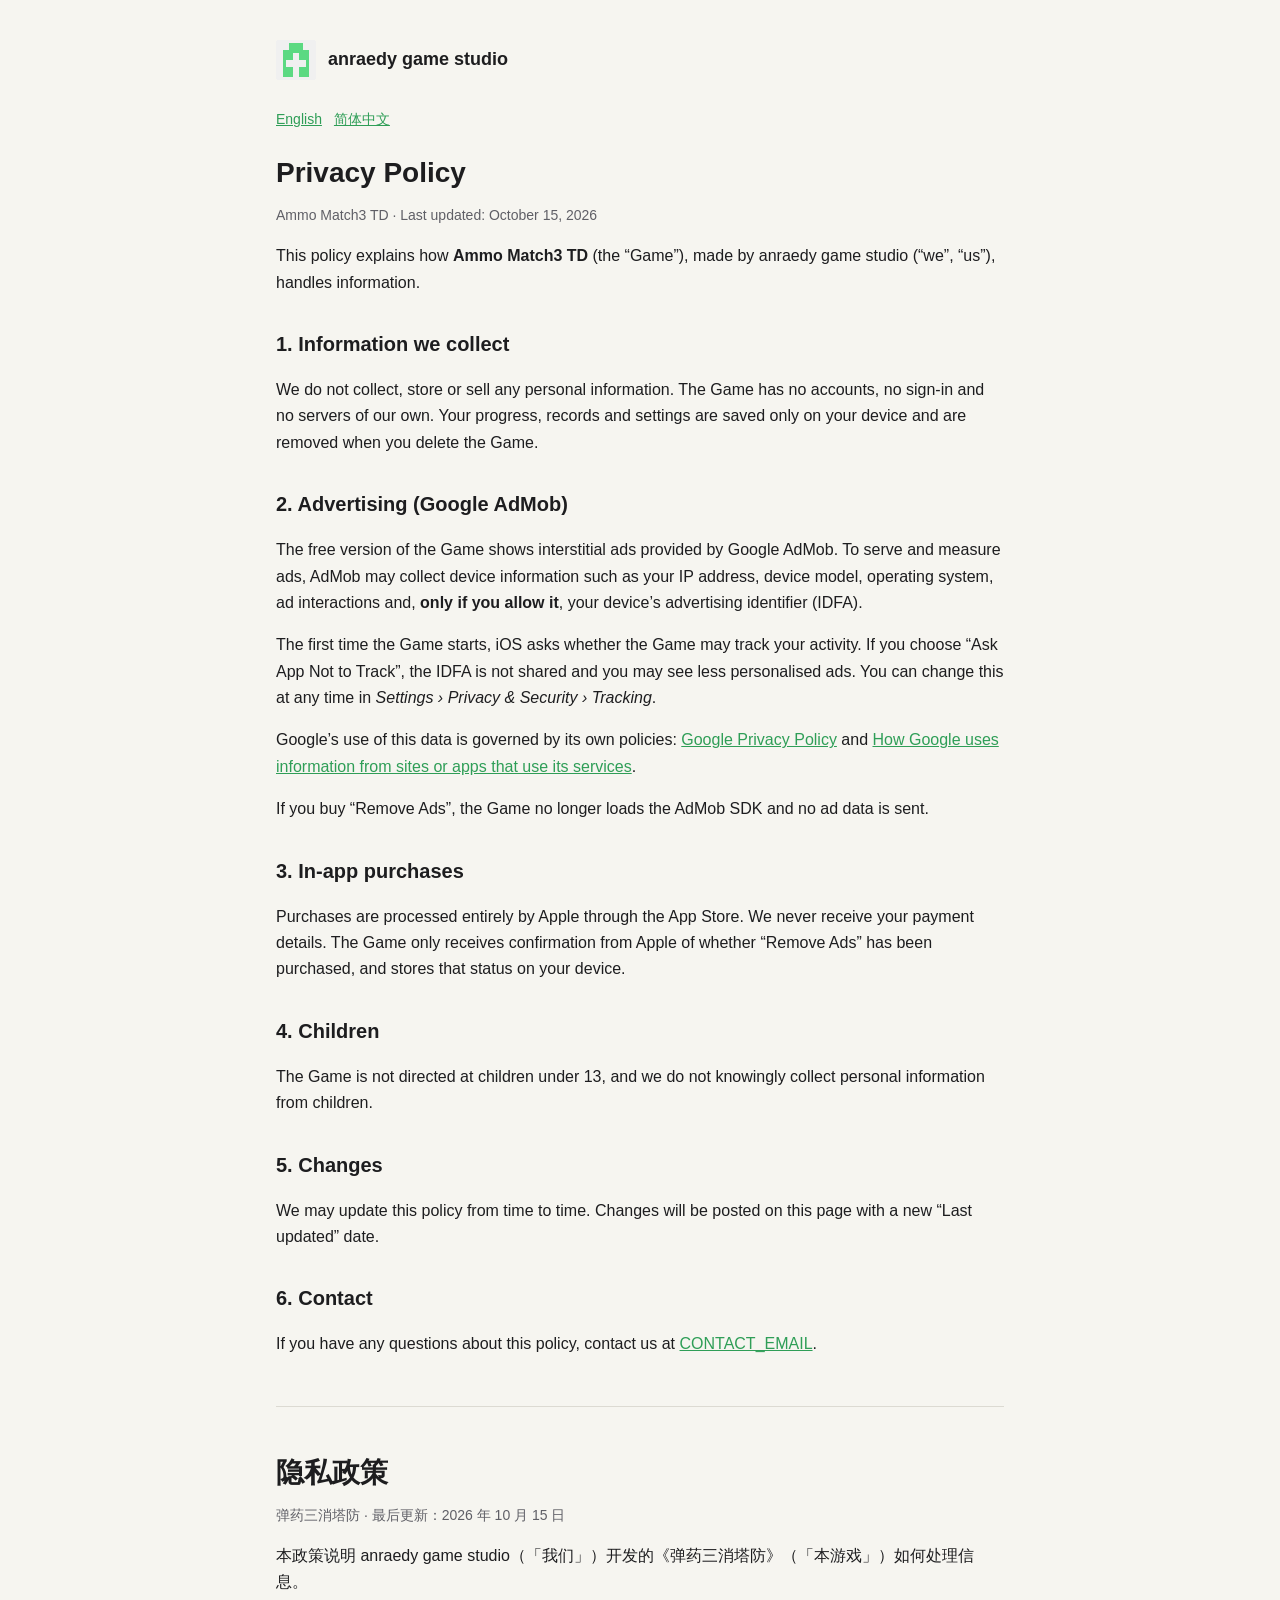
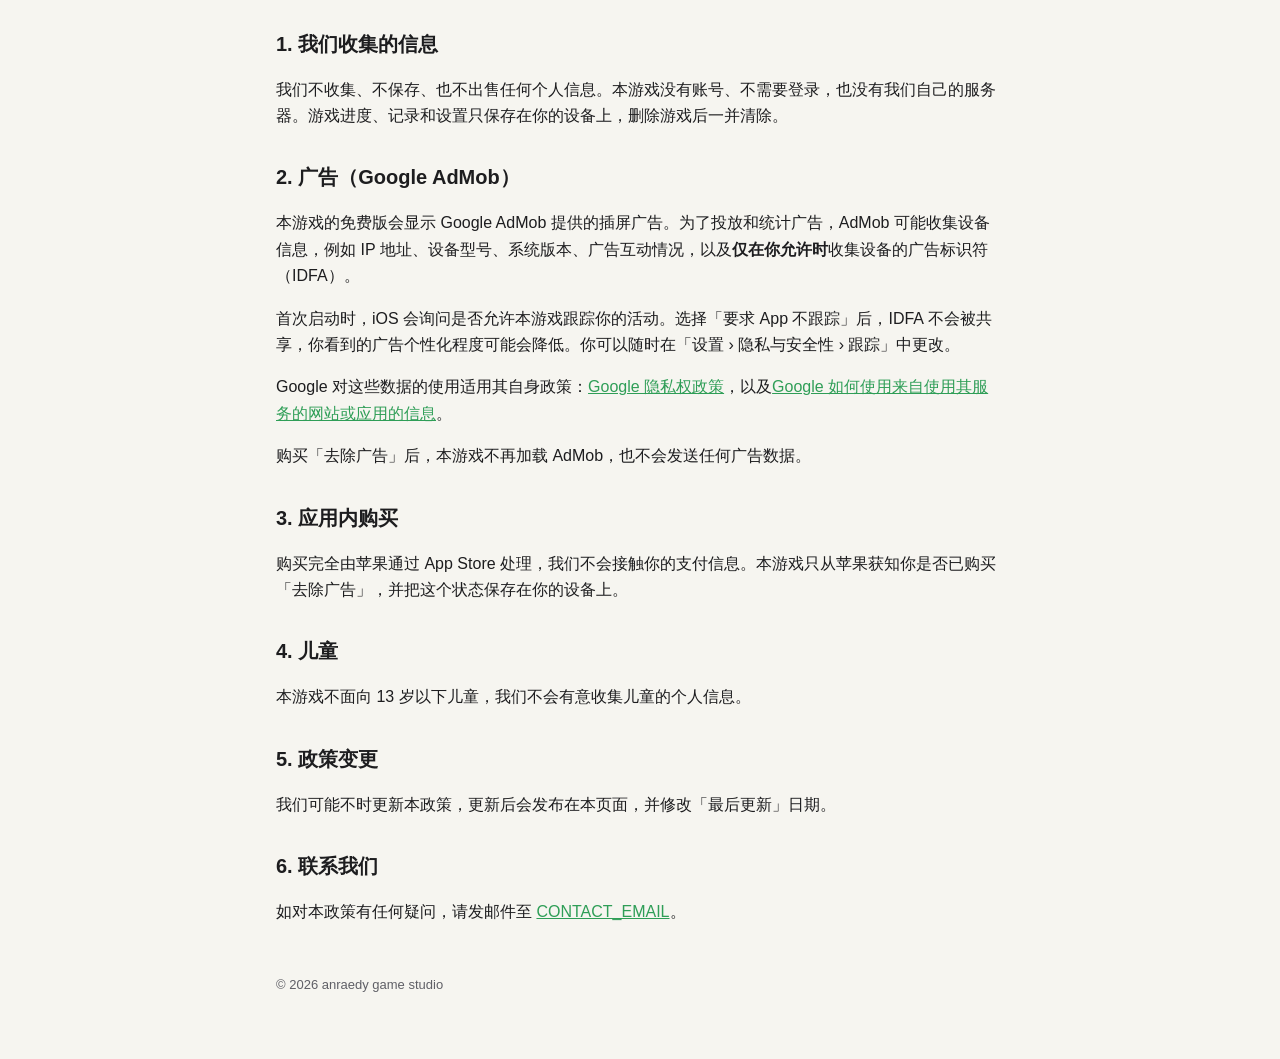
==== privacy.html @ f1176e55 "Add support page and privacy policy for Ammo Match3 TD Contact email is still a placeholder (CONTACT" ====
<!doctype html>
<html lang="en">
<head>
<meta charset="utf-8">
<meta name="viewport" content="width=device-width,initial-scale=1">
<title>Privacy Policy</title>
<meta name="description" content="Privacy Policy for Ammo Match3 TD by anraedy game studio.">
<link rel="icon" href="assets/logo.svg">
<link rel="stylesheet" href="assets/style.css">
</head>
<body>
<main>
<header><img class="logo" src="assets/logo.svg" alt=""><a href="./">anraedy game studio</a></header>

<nav class="lang"><a href="#en">English</a><a href="#zh">简体中文</a></nav>

<section id="en">
<h1>Privacy Policy</h1>
<p class="muted">Ammo Match3 TD · Last updated: October 15, 2026</p>

<p>This policy explains how <strong>Ammo Match3 TD</strong> (the “Game”), made by anraedy game studio (“we”, “us”), handles information.</p>

<h2>1. Information we collect</h2>
<p>We do not collect, store or sell any personal information. The Game has no accounts, no sign-in and no servers of our own. Your progress, records and settings are saved only on your device and are removed when you delete the Game.</p>

<h2>2. Advertising (Google AdMob)</h2>
<p>The free version of the Game shows interstitial ads provided by Google AdMob. To serve and measure ads, AdMob may collect device information such as your IP address, device model, operating system, ad interactions and, <strong>only if you allow it</strong>, your device’s advertising identifier (IDFA).</p>
<p>The first time the Game starts, iOS asks whether the Game may track your activity. If you choose “Ask App Not to Track”, the IDFA is not shared and you may see less personalised ads. You can change this at any time in <em>Settings › Privacy &amp; Security › Tracking</em>.</p>
<p>Google’s use of this data is governed by its own policies: <a href="https://policies.google.com/privacy">Google Privacy Policy</a> and <a href="https://policies.google.com/technologies/partner-sites">How Google uses information from sites or apps that use its services</a>.</p>
<p>If you buy “Remove Ads”, the Game no longer loads the AdMob SDK and no ad data is sent.</p>

<h2>3. In-app purchases</h2>
<p>Purchases are processed entirely by Apple through the App Store. We never receive your payment details. The Game only receives confirmation from Apple of whether “Remove Ads” has been purchased, and stores that status on your device.</p>

<h2>4. Children</h2>
<p>The Game is not directed at children under 13, and we do not knowingly collect personal information from children.</p>

<h2>5. Changes</h2>
<p>We may update this policy from time to time. Changes will be posted on this page with a new “Last updated” date.</p>

<h2>6. Contact</h2>
<p>If you have any questions about this policy, contact us at <a href="mailto:CONTACT_EMAIL">CONTACT_EMAIL</a>.</p>
</section>

<hr>

<section id="zh">
<h1>隐私政策</h1>
<p class="muted">弹药三消塔防 · 最后更新：2026 年 10 月 15 日</p>

<p>本政策说明 anraedy game studio（「我们」）开发的《弹药三消塔防》（「本游戏」）如何处理信息。</p>

<h2>1. 我们收集的信息</h2>
<p>我们不收集、不保存、也不出售任何个人信息。本游戏没有账号、不需要登录，也没有我们自己的服务器。游戏进度、记录和设置只保存在你的设备上，删除游戏后一并清除。</p>

<h2>2. 广告（Google AdMob）</h2>
<p>本游戏的免费版会显示 Google AdMob 提供的插屏广告。为了投放和统计广告，AdMob 可能收集设备信息，例如 IP 地址、设备型号、系统版本、广告互动情况，以及<strong>仅在你允许时</strong>收集设备的广告标识符（IDFA）。</p>
<p>首次启动时，iOS 会询问是否允许本游戏跟踪你的活动。选择「要求 App 不跟踪」后，IDFA 不会被共享，你看到的广告个性化程度可能会降低。你可以随时在「设置 › 隐私与安全性 › 跟踪」中更改。</p>
<p>Google 对这些数据的使用适用其自身政策：<a href="https://policies.google.com/privacy">Google 隐私权政策</a>，以及<a href="https://policies.google.com/technologies/partner-sites">Google 如何使用来自使用其服务的网站或应用的信息</a>。</p>
<p>购买「去除广告」后，本游戏不再加载 AdMob，也不会发送任何广告数据。</p>

<h2>3. 应用内购买</h2>
<p>购买完全由苹果通过 App Store 处理，我们不会接触你的支付信息。本游戏只从苹果获知你是否已购买「去除广告」，并把这个状态保存在你的设备上。</p>

<h2>4. 儿童</h2>
<p>本游戏不面向 13 岁以下儿童，我们不会有意收集儿童的个人信息。</p>

<h2>5. 政策变更</h2>
<p>我们可能不时更新本政策，更新后会发布在本页面，并修改「最后更新」日期。</p>

<h2>6. 联系我们</h2>
<p>如对本政策有任何疑问，请发邮件至 <a href="mailto:CONTACT_EMAIL">CONTACT_EMAIL</a>。</p>
</section>

<footer>© 2026 anraedy game studio</footer>
</main>
</body>
</html>
---- assets/style.css ----
:root{--bg:#f6f5f0;--fg:#1d1d1f;--muted:#5f5f66;--card:#ffffff;--line:#dcdad2;--accent:#2f9e57}
@media (prefers-color-scheme:dark){:root{--bg:#111214;--fg:#ececec;--muted:#a3a3ab;--card:#1b1c1f;--line:#2e2f34;--accent:#5bd982}}
*{box-sizing:border-box}
body{margin:0;background:var(--bg);color:var(--fg);font:16px/1.65 -apple-system,BlinkMacSystemFont,"Segoe UI","PingFang SC","Hiragino Sans GB","Microsoft YaHei",sans-serif}
main{max-width:760px;margin:0 auto;padding:40px 16px 64px}
header{display:flex;align-items:center;gap:12px;margin-bottom:28px}
header .logo{width:40px;height:40px;image-rendering:pixelated}
header a{color:var(--fg);text-decoration:none;font-weight:700;font-size:18px}
h1{font-size:28px;line-height:1.25;margin:0 0 6px}
h2{font-size:20px;margin:32px 0 8px}
h3{font-size:17px;margin:20px 0 4px}
p,li{color:var(--fg)}
.muted{color:var(--muted);font-size:14px}
.card{background:var(--card);border:1px solid var(--line);border-radius:12px;padding:20px;margin:20px 0}
a{color:var(--accent)}
nav.lang{display:flex;gap:12px;font-size:14px;margin:8px 0 24px}
hr{border:0;border-top:1px solid var(--line);margin:48px 0}
footer{color:var(--muted);font-size:13px;margin-top:48px}
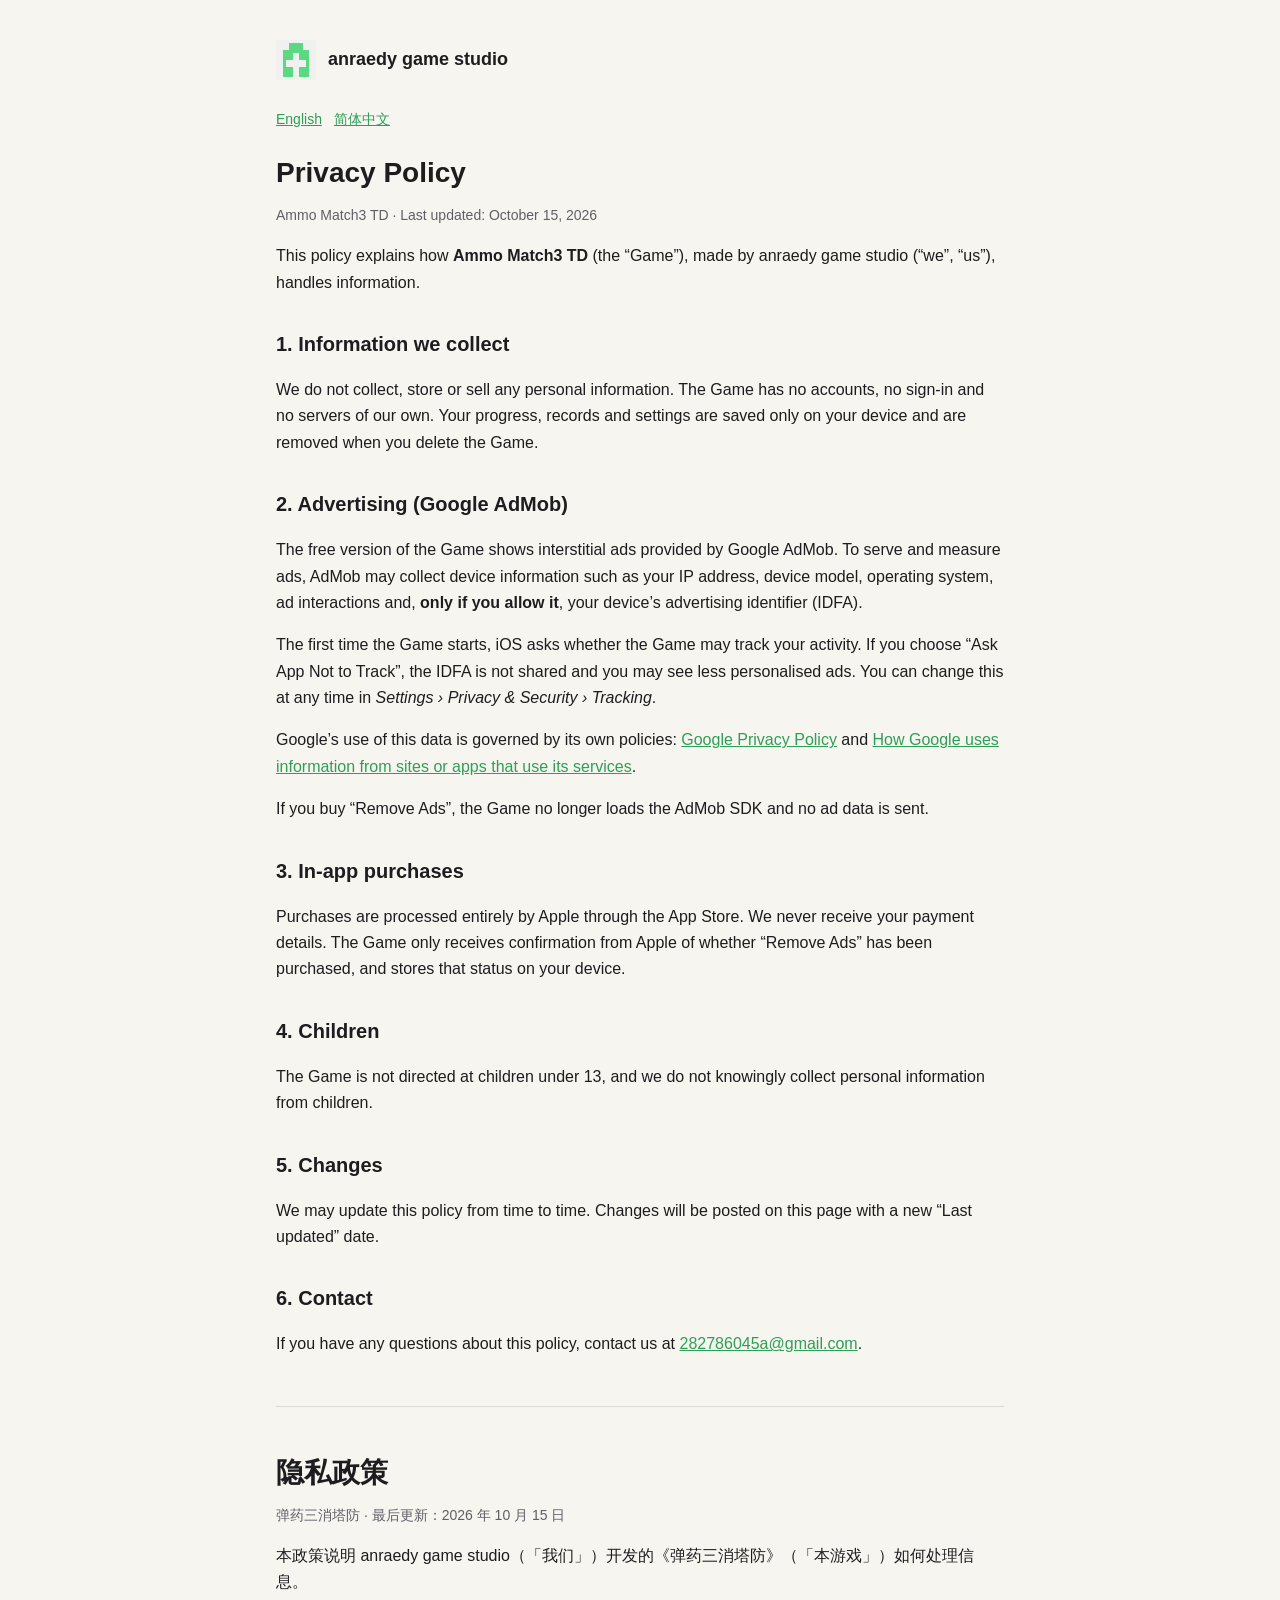
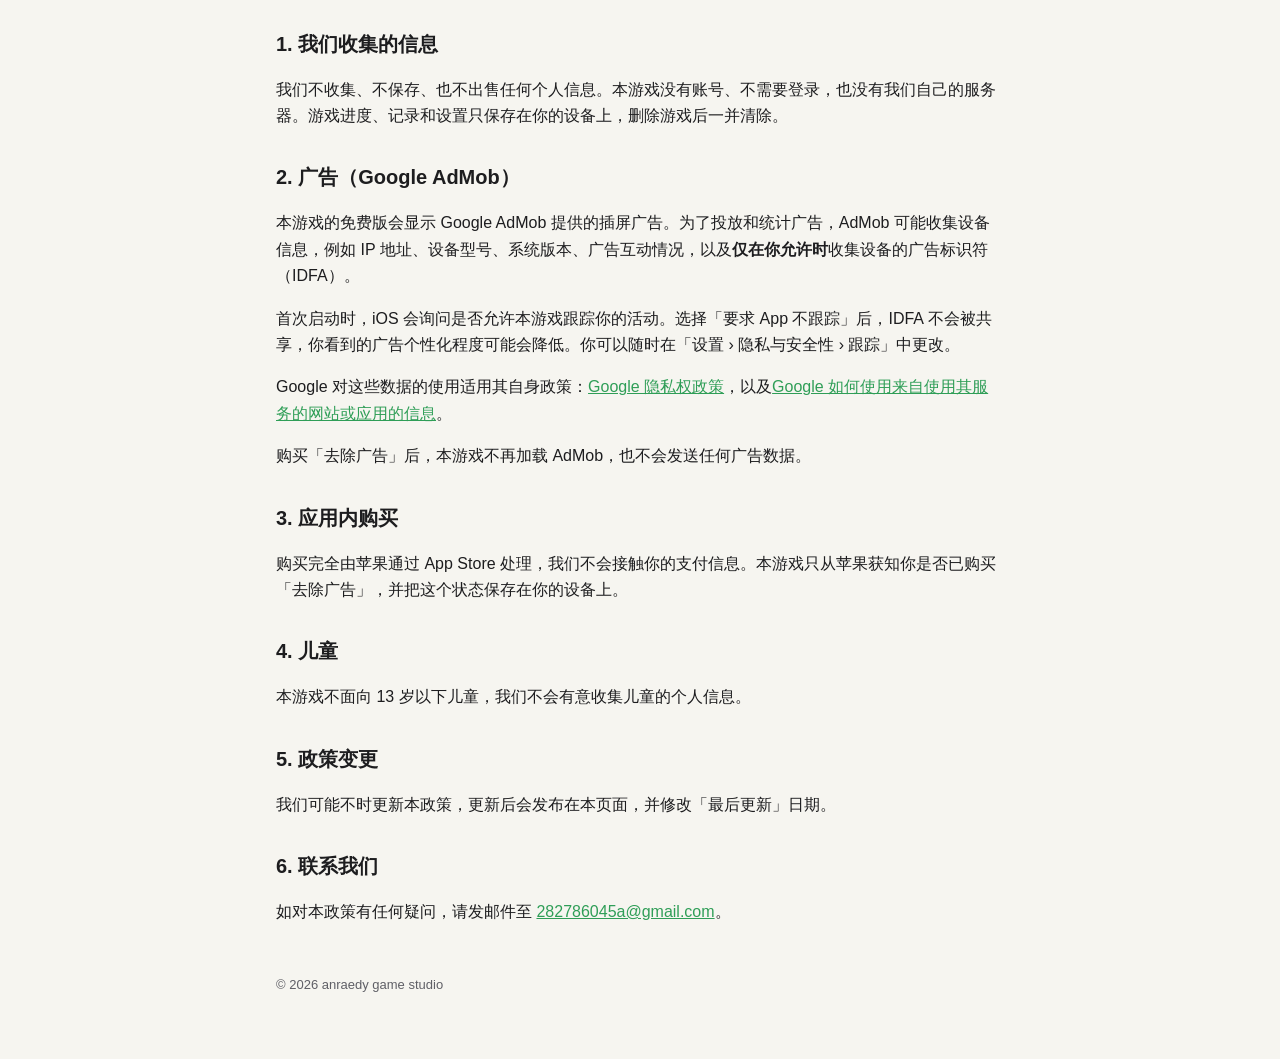
==== commit 0e77248f: "Fill in contact email Co-Authored-By: Claude Opus 5.5 <noreply@anthropic.com> Claude-Session: https:" ====
--- a/privacy.html
+++ b/privacy.html
@@ -39,7 +39,7 @@
 <p>We may update this policy from time to time. Changes will be posted on this page with a new “Last updated” date.</p>
 
 <h2>6. Contact</h2>
-<p>If you have any questions about this policy, contact us at <a href="mailto:CONTACT_EMAIL">CONTACT_EMAIL</a>.</p>
+<p>If you have any questions about this policy, contact us at <a href="mailto:282786045a@gmail.com">282786045a@gmail.com</a>.</p>
 </section>
 
 <hr>
@@ -69,7 +69,7 @@
 <p>我们可能不时更新本政策，更新后会发布在本页面，并修改「最后更新」日期。</p>
 
 <h2>6. 联系我们</h2>
-<p>如对本政策有任何疑问，请发邮件至 <a href="mailto:CONTACT_EMAIL">CONTACT_EMAIL</a>。</p>
+<p>如对本政策有任何疑问，请发邮件至 <a href="mailto:282786045a@gmail.com">282786045a@gmail.com</a>。</p>
 </section>
 
 <footer>© 2026 anraedy game studio</footer>
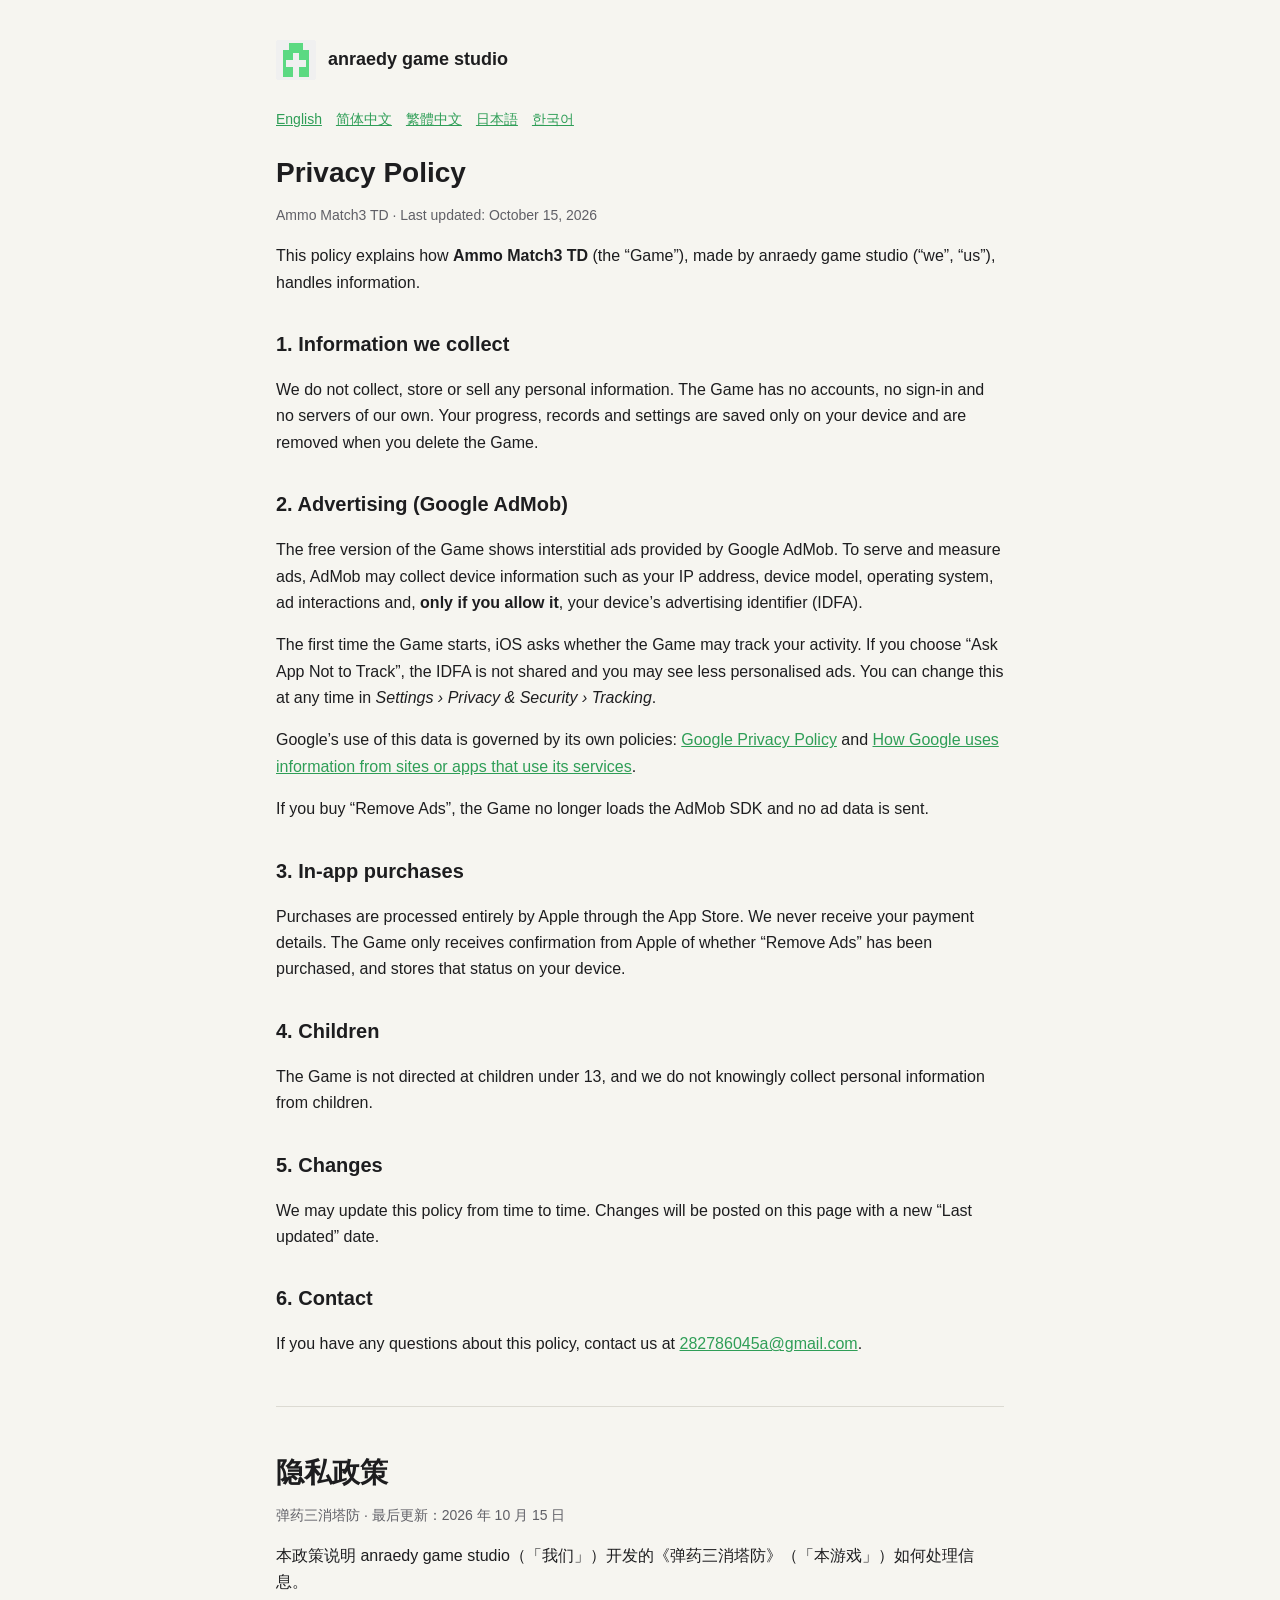
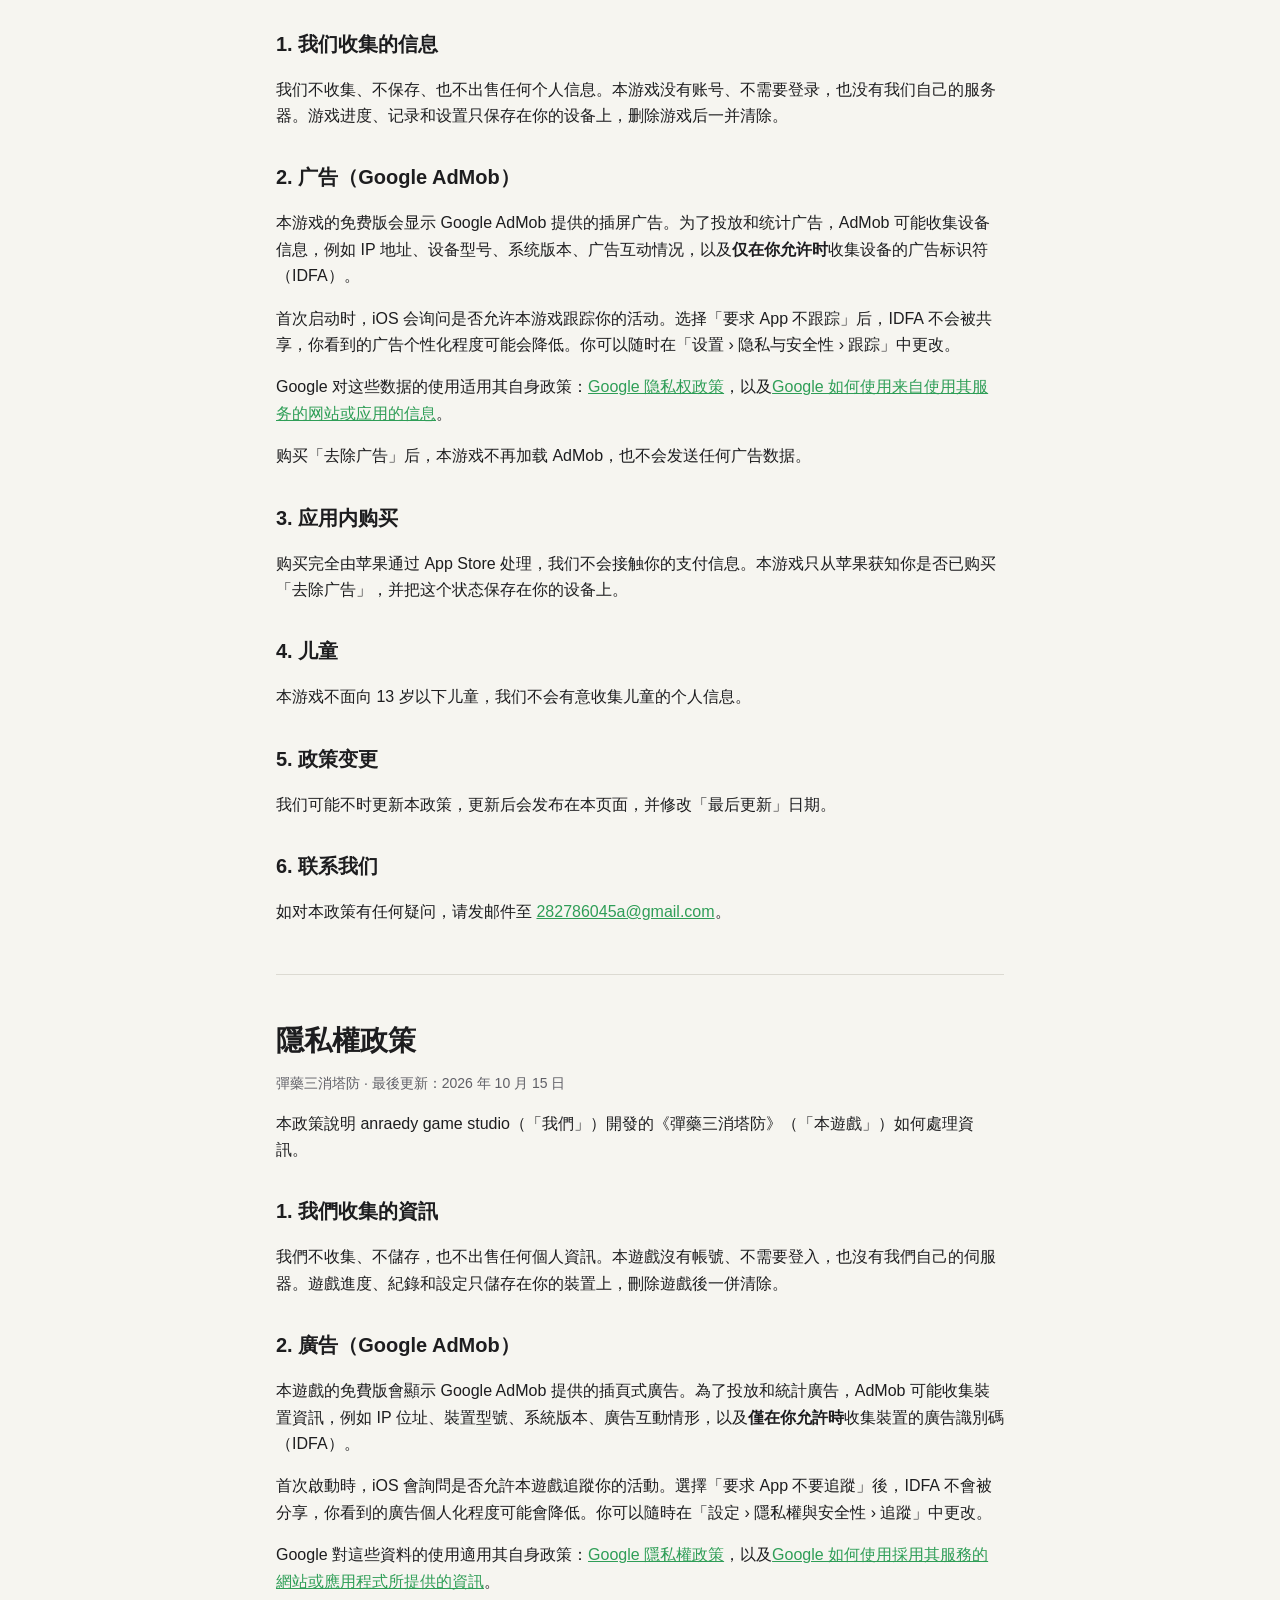
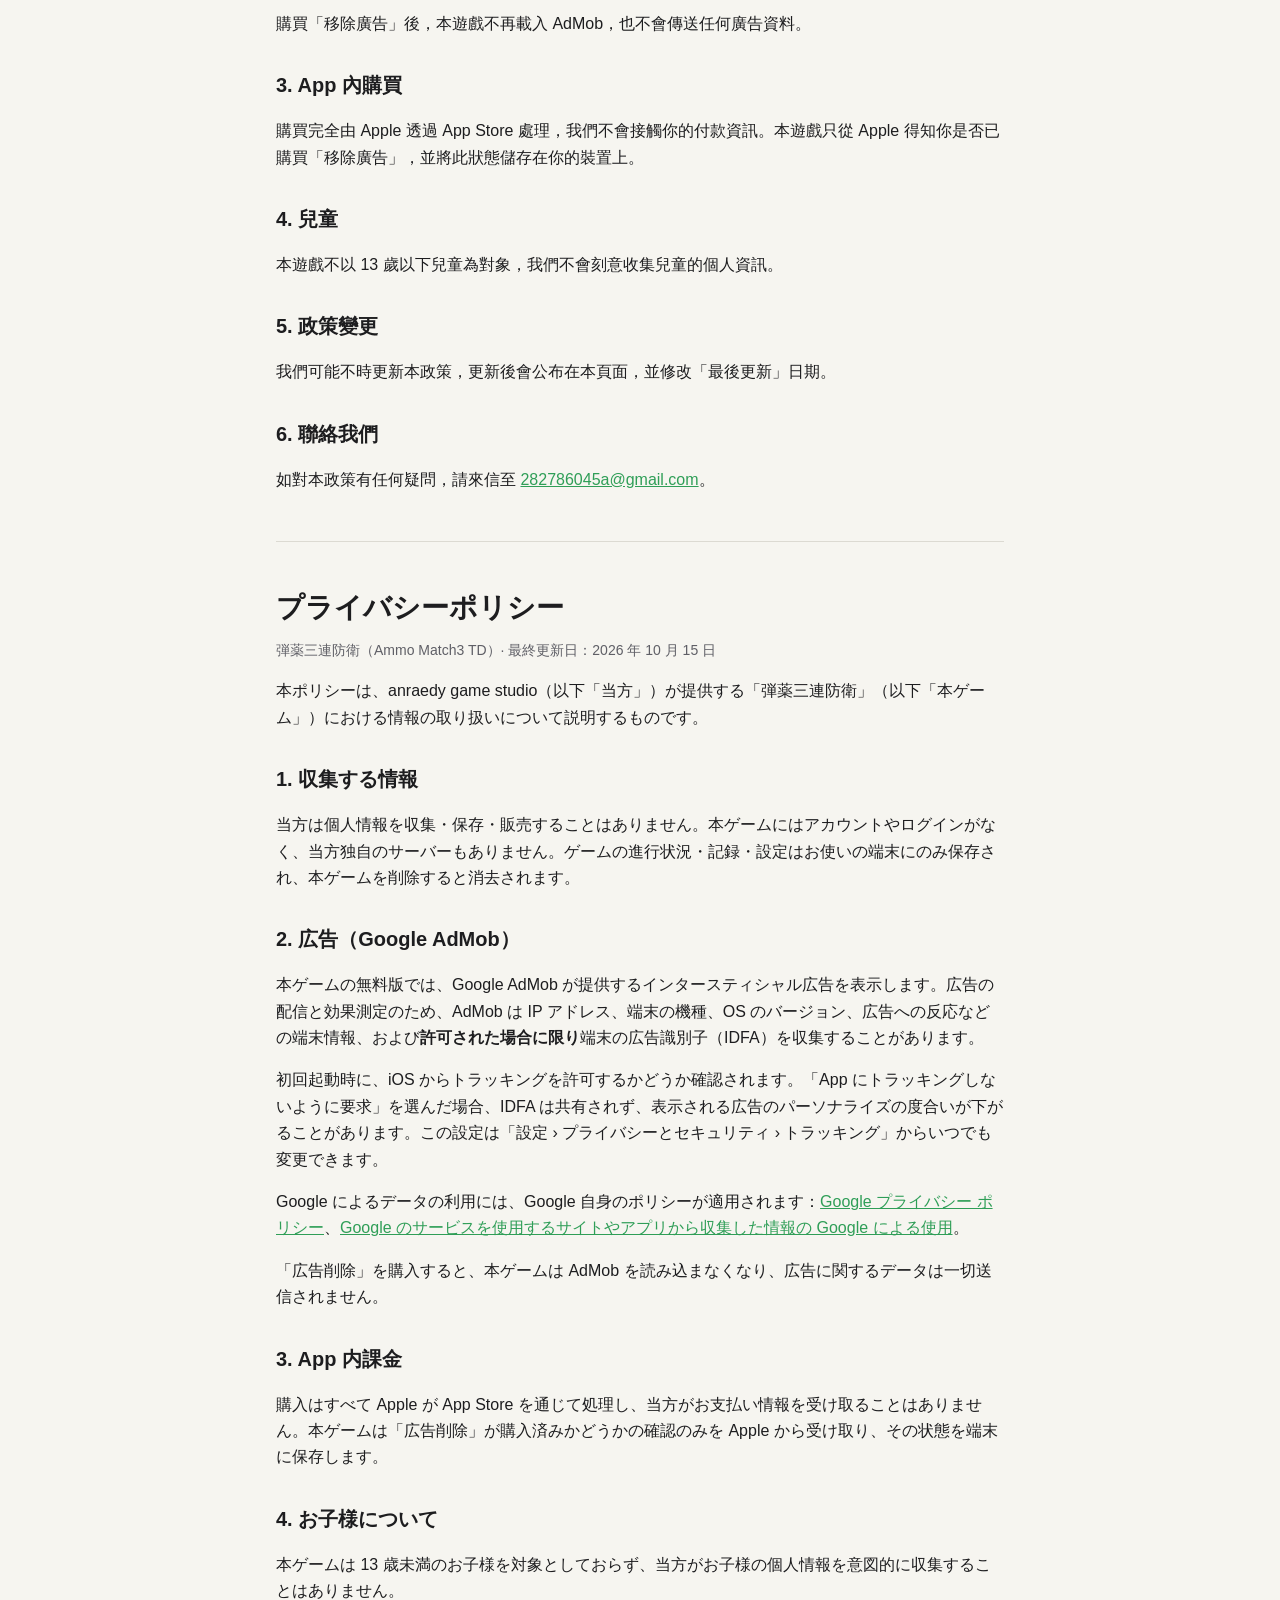
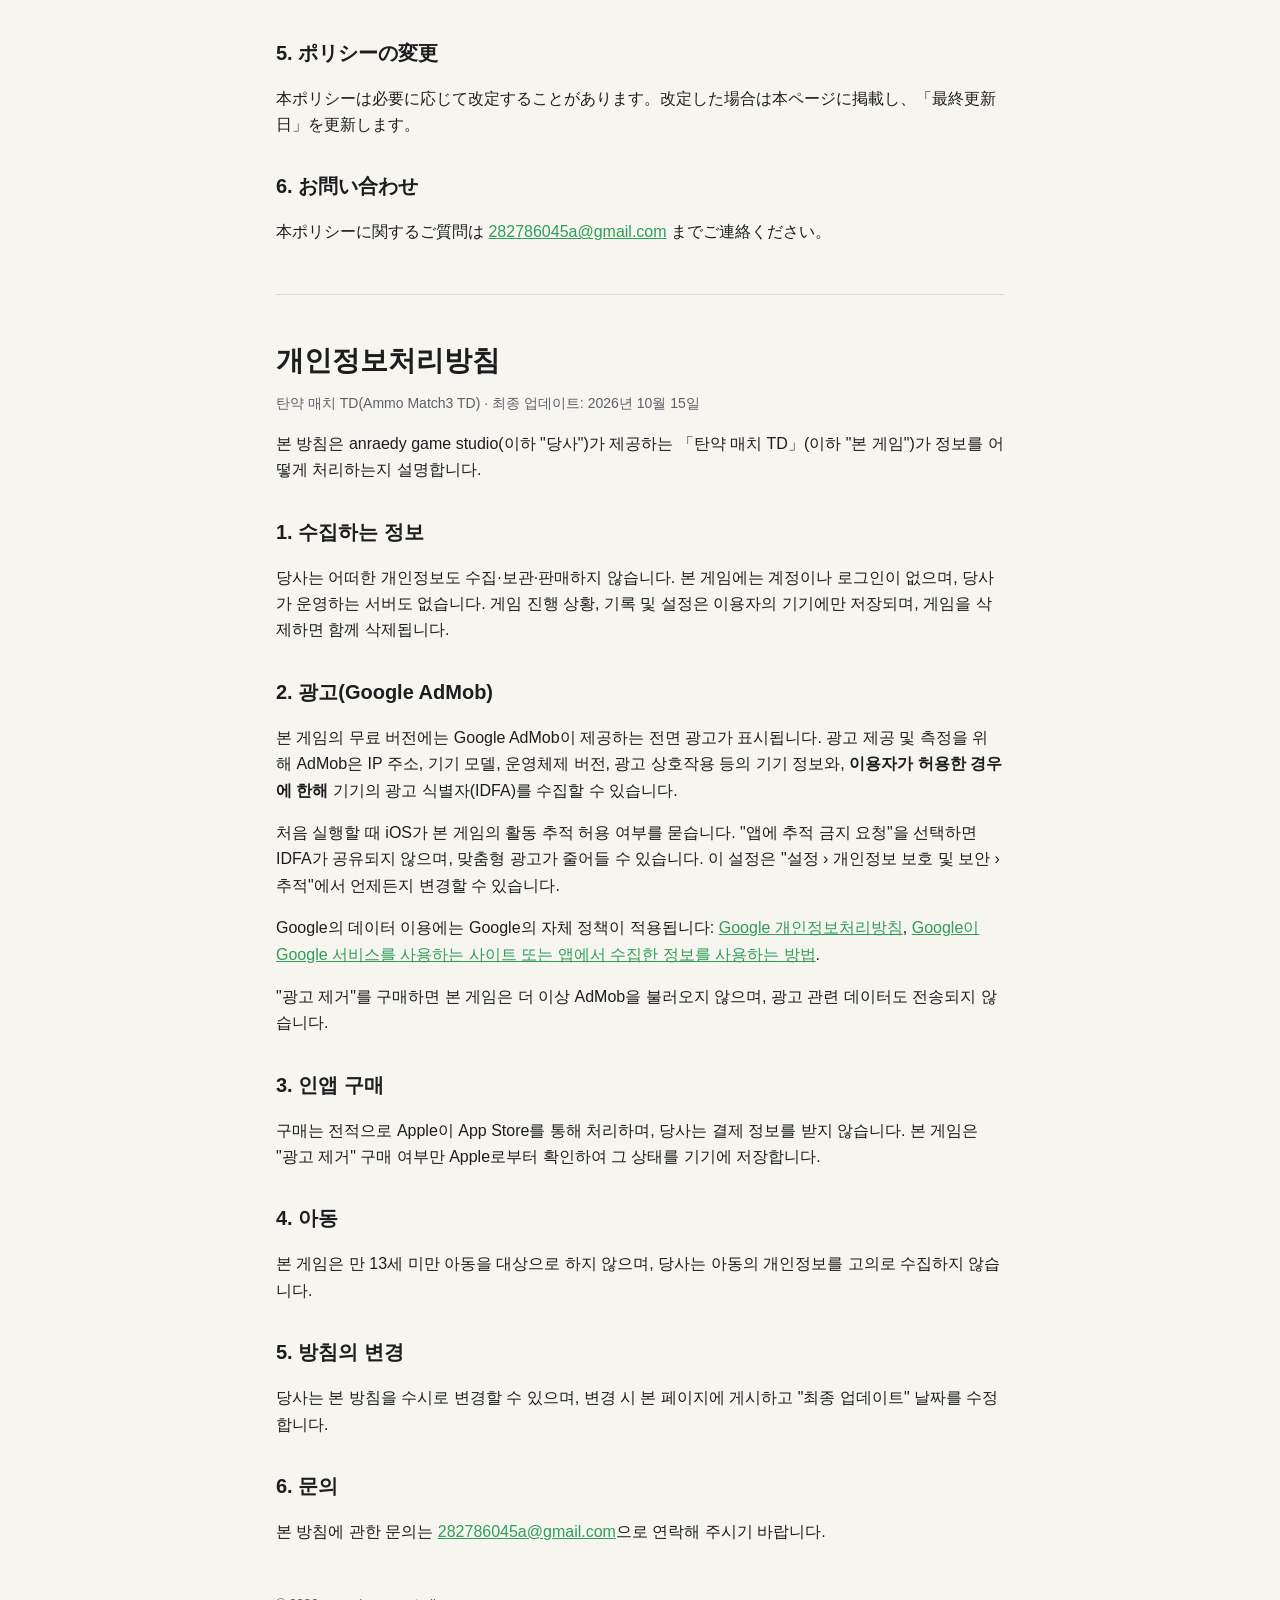
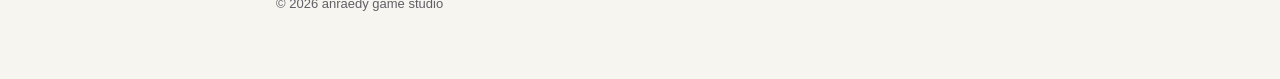
==== commit c55fec08: "Add Traditional Chinese, Japanese and Korean to support page and privacy policy Co-Authored-By: Clau" ====
--- a/privacy.html
+++ b/privacy.html
@@ -12,7 +12,7 @@
 <main>
 <header><img class="logo" src="assets/logo.svg" alt=""><a href="./">anraedy game studio</a></header>
 
-<nav class="lang"><a href="#en">English</a><a href="#zh">简体中文</a></nav>
+<nav class="lang"><a href="#en">English</a><a href="#zh-hans">简体中文</a><a href="#zh-hant">繁體中文</a><a href="#ja">日本語</a><a href="#ko">한국어</a></nav>
 
 <section id="en">
 <h1>Privacy Policy</h1>
@@ -44,7 +44,7 @@
 
 <hr>
 
-<section id="zh">
+<section id="zh-hans">
 <h1>隐私政策</h1>
 <p class="muted">弹药三消塔防 · 最后更新：2026 年 10 月 15 日</p>
 
@@ -72,6 +72,96 @@
 <p>如对本政策有任何疑问，请发邮件至 <a href="mailto:282786045a@gmail.com">282786045a@gmail.com</a>。</p>
 </section>
 
+<hr>
+
+<section id="zh-hant">
+<h1>隱私權政策</h1>
+<p class="muted">彈藥三消塔防 · 最後更新：2026 年 10 月 15 日</p>
+
+<p>本政策說明 anraedy game studio（「我們」）開發的《彈藥三消塔防》（「本遊戲」）如何處理資訊。</p>
+
+<h2>1. 我們收集的資訊</h2>
+<p>我們不收集、不儲存，也不出售任何個人資訊。本遊戲沒有帳號、不需要登入，也沒有我們自己的伺服器。遊戲進度、紀錄和設定只儲存在你的裝置上，刪除遊戲後一併清除。</p>
+
+<h2>2. 廣告（Google AdMob）</h2>
+<p>本遊戲的免費版會顯示 Google AdMob 提供的插頁式廣告。為了投放和統計廣告，AdMob 可能收集裝置資訊，例如 IP 位址、裝置型號、系統版本、廣告互動情形，以及<strong>僅在你允許時</strong>收集裝置的廣告識別碼（IDFA）。</p>
+<p>首次啟動時，iOS 會詢問是否允許本遊戲追蹤你的活動。選擇「要求 App 不要追蹤」後，IDFA 不會被分享，你看到的廣告個人化程度可能會降低。你可以隨時在「設定 › 隱私權與安全性 › 追蹤」中更改。</p>
+<p>Google 對這些資料的使用適用其自身政策：<a href="https://policies.google.com/privacy">Google 隱私權政策</a>，以及<a href="https://policies.google.com/technologies/partner-sites">Google 如何使用採用其服務的網站或應用程式所提供的資訊</a>。</p>
+<p>購買「移除廣告」後，本遊戲不再載入 AdMob，也不會傳送任何廣告資料。</p>
+
+<h2>3. App 內購買</h2>
+<p>購買完全由 Apple 透過 App Store 處理，我們不會接觸你的付款資訊。本遊戲只從 Apple 得知你是否已購買「移除廣告」，並將此狀態儲存在你的裝置上。</p>
+
+<h2>4. 兒童</h2>
+<p>本遊戲不以 13 歲以下兒童為對象，我們不會刻意收集兒童的個人資訊。</p>
+
+<h2>5. 政策變更</h2>
+<p>我們可能不時更新本政策，更新後會公布在本頁面，並修改「最後更新」日期。</p>
+
+<h2>6. 聯絡我們</h2>
+<p>如對本政策有任何疑問，請來信至 <a href="mailto:282786045a@gmail.com">282786045a@gmail.com</a>。</p>
+</section>
+
+<hr>
+
+<section id="ja">
+<h1>プライバシーポリシー</h1>
+<p class="muted">弾薬三連防衛（Ammo Match3 TD）· 最終更新日：2026 年 10 月 15 日</p>
+
+<p>本ポリシーは、anraedy game studio（以下「当方」）が提供する「弾薬三連防衛」（以下「本ゲーム」）における情報の取り扱いについて説明するものです。</p>
+
+<h2>1. 収集する情報</h2>
+<p>当方は個人情報を収集・保存・販売することはありません。本ゲームにはアカウントやログインがなく、当方独自のサーバーもありません。ゲームの進行状況・記録・設定はお使いの端末にのみ保存され、本ゲームを削除すると消去されます。</p>
+
+<h2>2. 広告（Google AdMob）</h2>
+<p>本ゲームの無料版では、Google AdMob が提供するインタースティシャル広告を表示します。広告の配信と効果測定のため、AdMob は IP アドレス、端末の機種、OS のバージョン、広告への反応などの端末情報、および<strong>許可された場合に限り</strong>端末の広告識別子（IDFA）を収集することがあります。</p>
+<p>初回起動時に、iOS からトラッキングを許可するかどうか確認されます。「App にトラッキングしないように要求」を選んだ場合、IDFA は共有されず、表示される広告のパーソナライズの度合いが下がることがあります。この設定は「設定 › プライバシーとセキュリティ › トラッキング」からいつでも変更できます。</p>
+<p>Google によるデータの利用には、Google 自身のポリシーが適用されます：<a href="https://policies.google.com/privacy">Google プライバシー ポリシー</a>、<a href="https://policies.google.com/technologies/partner-sites">Google のサービスを使用するサイトやアプリから収集した情報の Google による使用</a>。</p>
+<p>「広告削除」を購入すると、本ゲームは AdMob を読み込まなくなり、広告に関するデータは一切送信されません。</p>
+
+<h2>3. App 内課金</h2>
+<p>購入はすべて Apple が App Store を通じて処理し、当方がお支払い情報を受け取ることはありません。本ゲームは「広告削除」が購入済みかどうかの確認のみを Apple から受け取り、その状態を端末に保存します。</p>
+
+<h2>4. お子様について</h2>
+<p>本ゲームは 13 歳未満のお子様を対象としておらず、当方がお子様の個人情報を意図的に収集することはありません。</p>
+
+<h2>5. ポリシーの変更</h2>
+<p>本ポリシーは必要に応じて改定することがあります。改定した場合は本ページに掲載し、「最終更新日」を更新します。</p>
+
+<h2>6. お問い合わせ</h2>
+<p>本ポリシーに関するご質問は <a href="mailto:282786045a@gmail.com">282786045a@gmail.com</a> までご連絡ください。</p>
+</section>
+
+<hr>
+
+<section id="ko">
+<h1>개인정보처리방침</h1>
+<p class="muted">탄약 매치 TD(Ammo Match3 TD) · 최종 업데이트: 2026년 10월 15일</p>
+
+<p>본 방침은 anraedy game studio(이하 "당사")가 제공하는 「탄약 매치 TD」(이하 "본 게임")가 정보를 어떻게 처리하는지 설명합니다.</p>
+
+<h2>1. 수집하는 정보</h2>
+<p>당사는 어떠한 개인정보도 수집·보관·판매하지 않습니다. 본 게임에는 계정이나 로그인이 없으며, 당사가 운영하는 서버도 없습니다. 게임 진행 상황, 기록 및 설정은 이용자의 기기에만 저장되며, 게임을 삭제하면 함께 삭제됩니다.</p>
+
+<h2>2. 광고(Google AdMob)</h2>
+<p>본 게임의 무료 버전에는 Google AdMob이 제공하는 전면 광고가 표시됩니다. 광고 제공 및 측정을 위해 AdMob은 IP 주소, 기기 모델, 운영체제 버전, 광고 상호작용 등의 기기 정보와, <strong>이용자가 허용한 경우에 한해</strong> 기기의 광고 식별자(IDFA)를 수집할 수 있습니다.</p>
+<p>처음 실행할 때 iOS가 본 게임의 활동 추적 허용 여부를 묻습니다. "앱에 추적 금지 요청"을 선택하면 IDFA가 공유되지 않으며, 맞춤형 광고가 줄어들 수 있습니다. 이 설정은 "설정 › 개인정보 보호 및 보안 › 추적"에서 언제든지 변경할 수 있습니다.</p>
+<p>Google의 데이터 이용에는 Google의 자체 정책이 적용됩니다: <a href="https://policies.google.com/privacy">Google 개인정보처리방침</a>, <a href="https://policies.google.com/technologies/partner-sites">Google이 Google 서비스를 사용하는 사이트 또는 앱에서 수집한 정보를 사용하는 방법</a>.</p>
+<p>"광고 제거"를 구매하면 본 게임은 더 이상 AdMob을 불러오지 않으며, 광고 관련 데이터도 전송되지 않습니다.</p>
+
+<h2>3. 인앱 구매</h2>
+<p>구매는 전적으로 Apple이 App Store를 통해 처리하며, 당사는 결제 정보를 받지 않습니다. 본 게임은 "광고 제거" 구매 여부만 Apple로부터 확인하여 그 상태를 기기에 저장합니다.</p>
+
+<h2>4. 아동</h2>
+<p>본 게임은 만 13세 미만 아동을 대상으로 하지 않으며, 당사는 아동의 개인정보를 고의로 수집하지 않습니다.</p>
+
+<h2>5. 방침의 변경</h2>
+<p>당사는 본 방침을 수시로 변경할 수 있으며, 변경 시 본 페이지에 게시하고 "최종 업데이트" 날짜를 수정합니다.</p>
+
+<h2>6. 문의</h2>
+<p>본 방침에 관한 문의는 <a href="mailto:282786045a@gmail.com">282786045a@gmail.com</a>으로 연락해 주시기 바랍니다.</p>
+</section>
+
 <footer>© 2026 anraedy game studio</footer>
 </main>
 </body>
--- a/assets/style.css
+++ b/assets/style.css
@@ -13,6 +13,6 @@
 .muted{color:var(--muted);font-size:14px}
 .card{background:var(--card);border:1px solid var(--line);border-radius:12px;padding:20px;margin:20px 0}
 a{color:var(--accent)}
-nav.lang{display:flex;gap:12px;font-size:14px;margin:8px 0 24px}
+nav.lang{display:flex;flex-wrap:wrap;gap:8px 14px;font-size:14px;margin:8px 0 24px}
 hr{border:0;border-top:1px solid var(--line);margin:48px 0}
 footer{color:var(--muted);font-size:13px;margin-top:48px}
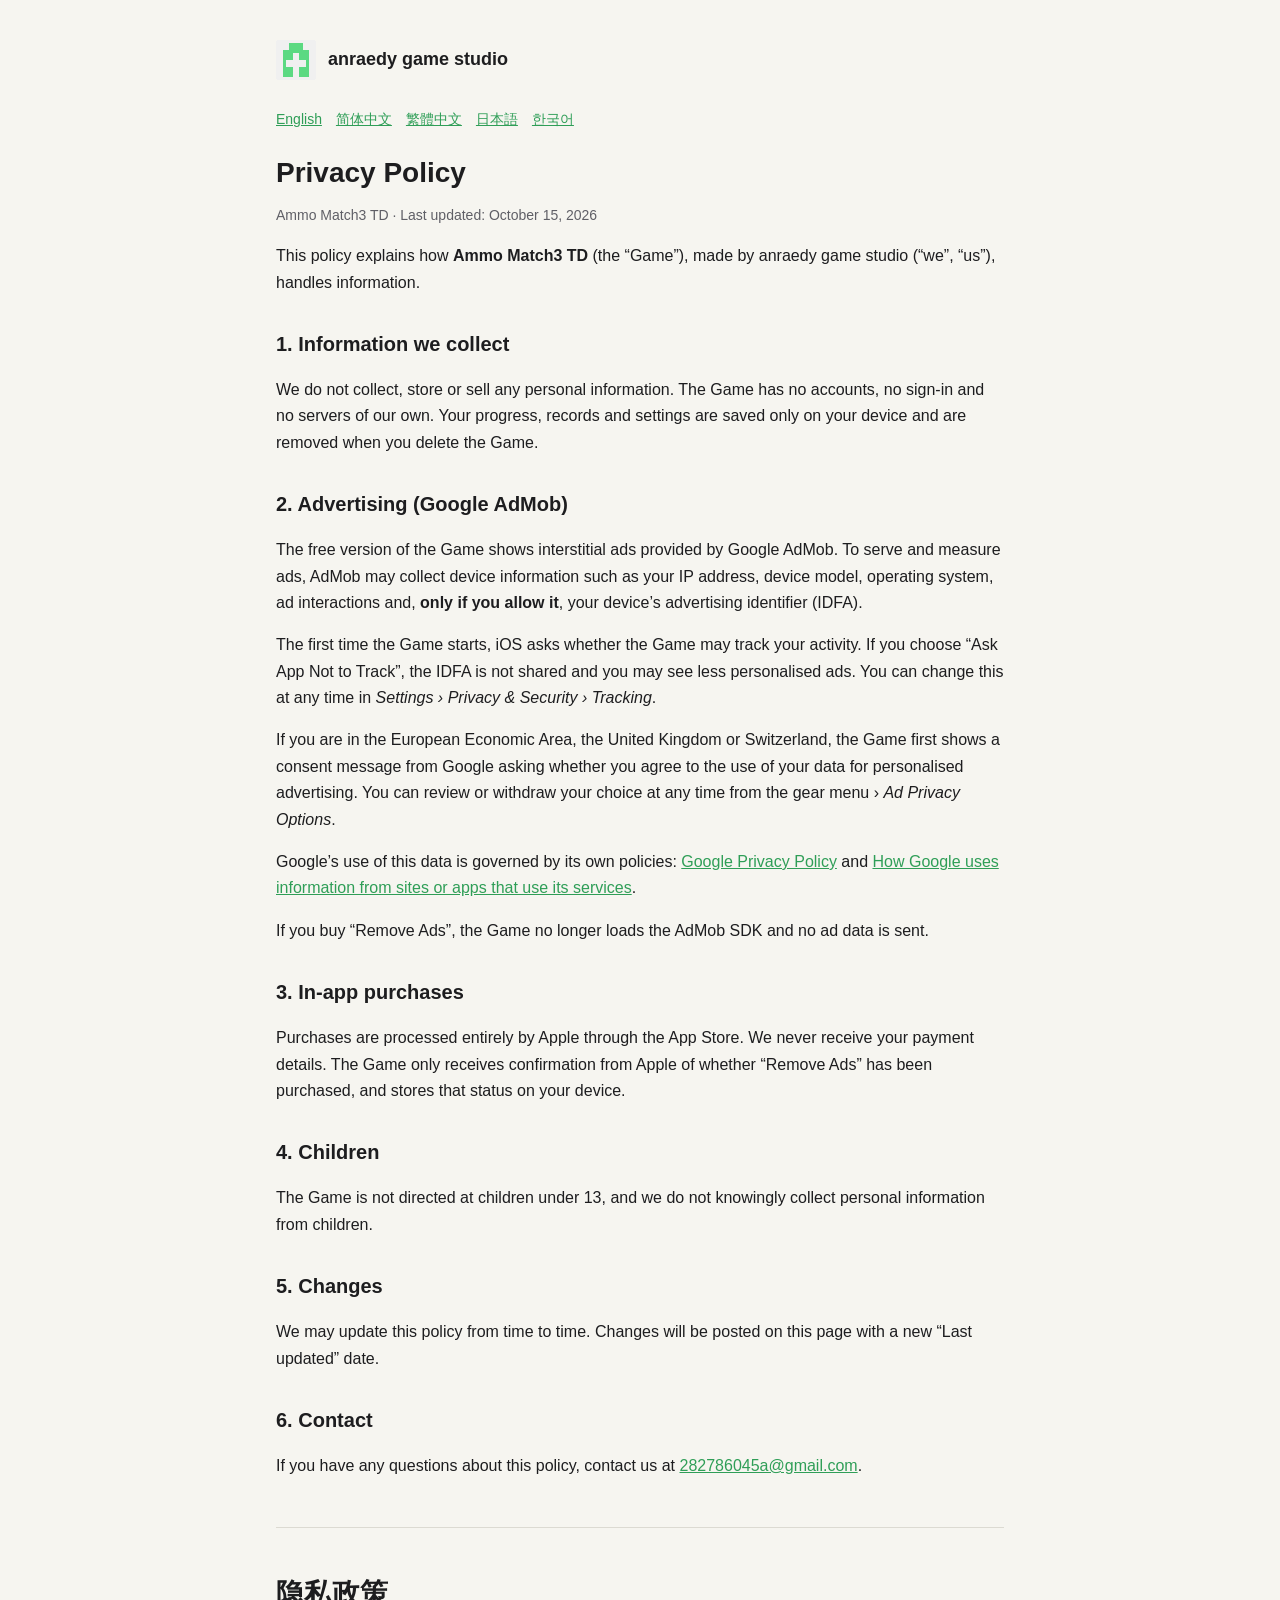
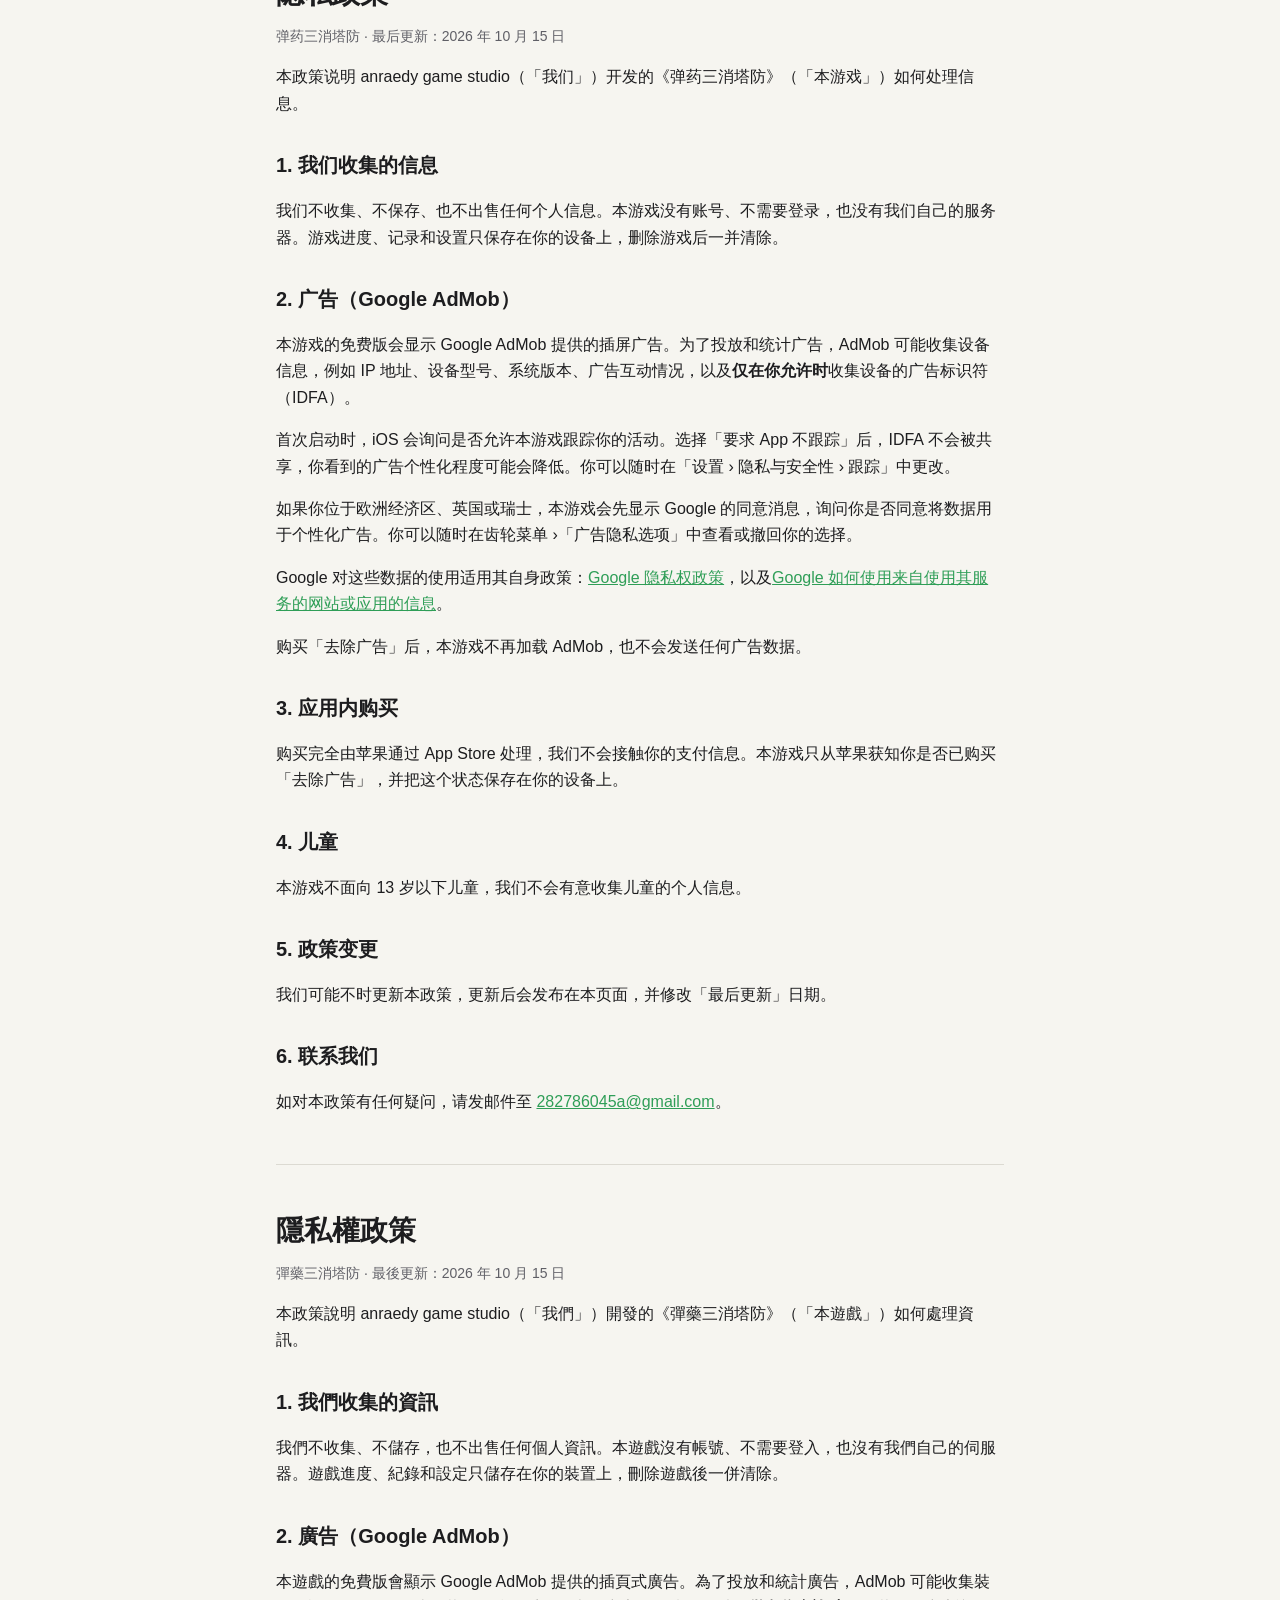
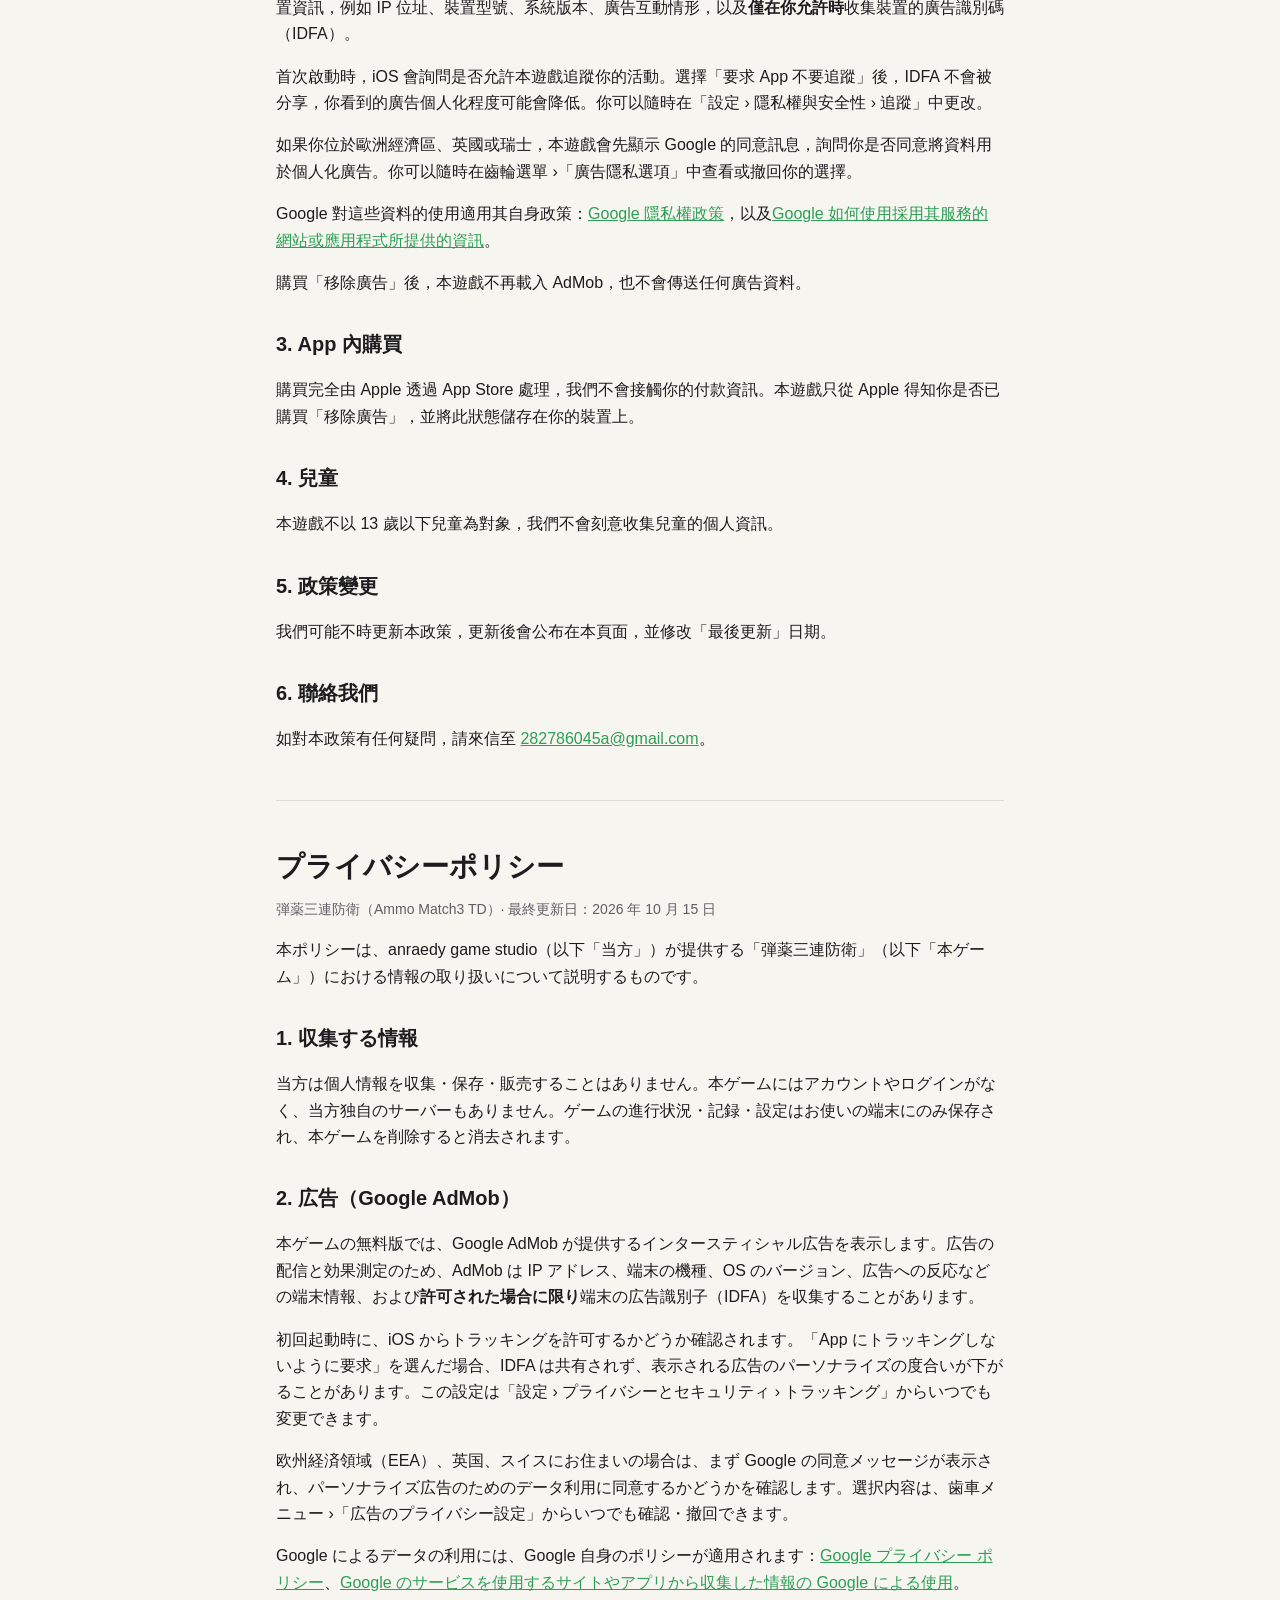
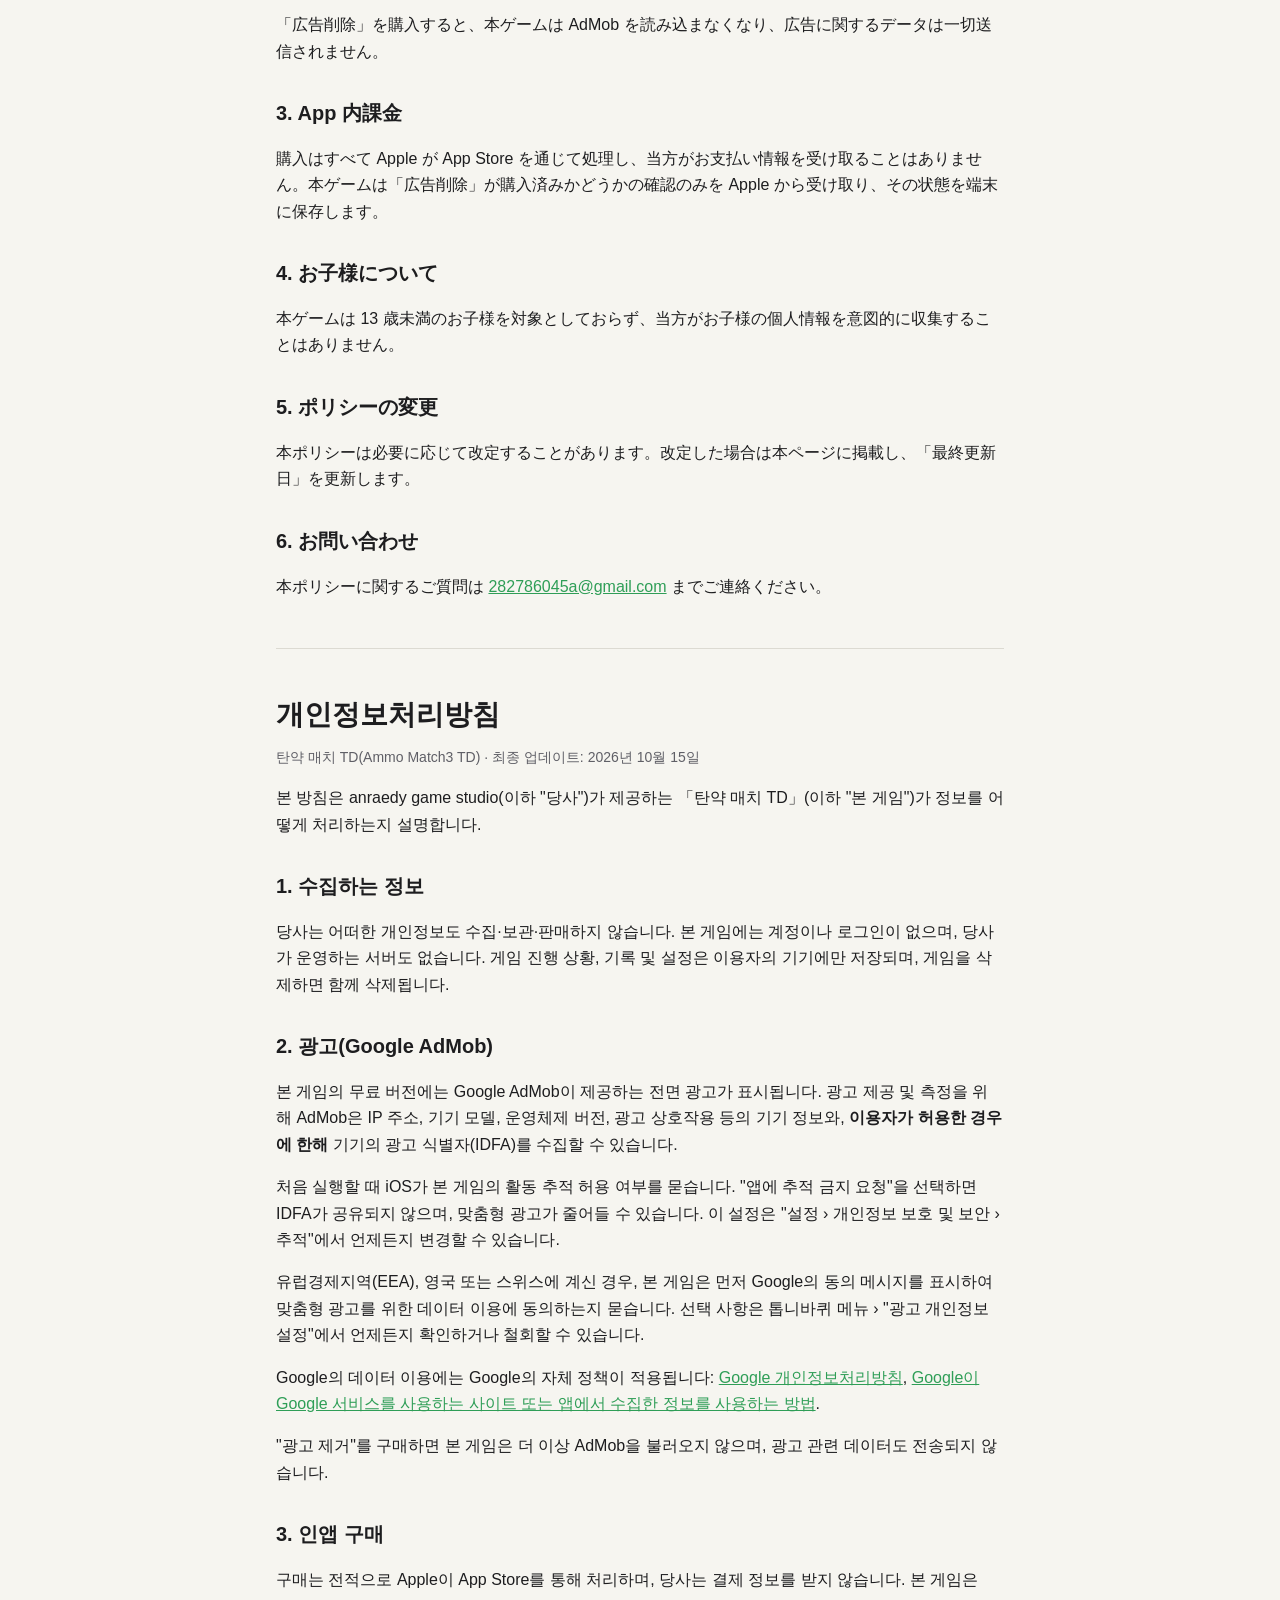
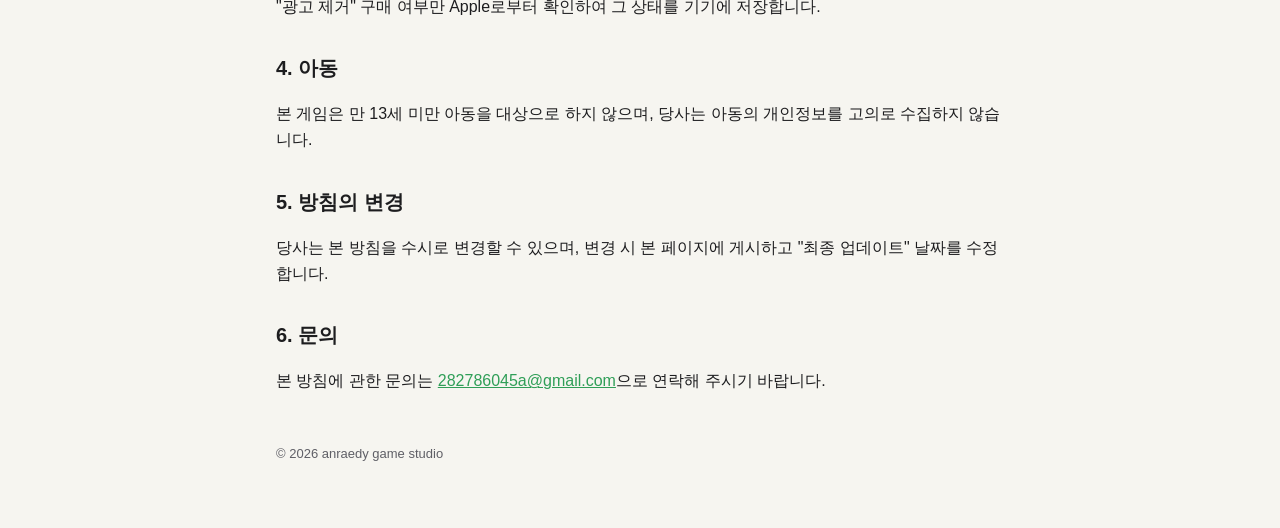
==== commit 4e8ef6d1: "Privacy policy: add GDPR consent (UMP) paragraph in all five languages Players in the EEA, UK and Sw" ====
--- a/privacy.html
+++ b/privacy.html
@@ -26,6 +26,7 @@
 <h2>2. Advertising (Google AdMob)</h2>
 <p>The free version of the Game shows interstitial ads provided by Google AdMob. To serve and measure ads, AdMob may collect device information such as your IP address, device model, operating system, ad interactions and, <strong>only if you allow it</strong>, your device’s advertising identifier (IDFA).</p>
 <p>The first time the Game starts, iOS asks whether the Game may track your activity. If you choose “Ask App Not to Track”, the IDFA is not shared and you may see less personalised ads. You can change this at any time in <em>Settings › Privacy &amp; Security › Tracking</em>.</p>
+<p>If you are in the European Economic Area, the United Kingdom or Switzerland, the Game first shows a consent message from Google asking whether you agree to the use of your data for personalised advertising. You can review or withdraw your choice at any time from the gear menu › <em>Ad Privacy Options</em>.</p>
 <p>Google’s use of this data is governed by its own policies: <a href="https://policies.google.com/privacy">Google Privacy Policy</a> and <a href="https://policies.google.com/technologies/partner-sites">How Google uses information from sites or apps that use its services</a>.</p>
 <p>If you buy “Remove Ads”, the Game no longer loads the AdMob SDK and no ad data is sent.</p>
 
@@ -56,6 +57,7 @@
 <h2>2. 广告（Google AdMob）</h2>
 <p>本游戏的免费版会显示 Google AdMob 提供的插屏广告。为了投放和统计广告，AdMob 可能收集设备信息，例如 IP 地址、设备型号、系统版本、广告互动情况，以及<strong>仅在你允许时</strong>收集设备的广告标识符（IDFA）。</p>
 <p>首次启动时，iOS 会询问是否允许本游戏跟踪你的活动。选择「要求 App 不跟踪」后，IDFA 不会被共享，你看到的广告个性化程度可能会降低。你可以随时在「设置 › 隐私与安全性 › 跟踪」中更改。</p>
+<p>如果你位于欧洲经济区、英国或瑞士，本游戏会先显示 Google 的同意消息，询问你是否同意将数据用于个性化广告。你可以随时在齿轮菜单 ›「广告隐私选项」中查看或撤回你的选择。</p>
 <p>Google 对这些数据的使用适用其自身政策：<a href="https://policies.google.com/privacy">Google 隐私权政策</a>，以及<a href="https://policies.google.com/technologies/partner-sites">Google 如何使用来自使用其服务的网站或应用的信息</a>。</p>
 <p>购买「去除广告」后，本游戏不再加载 AdMob，也不会发送任何广告数据。</p>
 
@@ -86,6 +88,7 @@
 <h2>2. 廣告（Google AdMob）</h2>
 <p>本遊戲的免費版會顯示 Google AdMob 提供的插頁式廣告。為了投放和統計廣告，AdMob 可能收集裝置資訊，例如 IP 位址、裝置型號、系統版本、廣告互動情形，以及<strong>僅在你允許時</strong>收集裝置的廣告識別碼（IDFA）。</p>
 <p>首次啟動時，iOS 會詢問是否允許本遊戲追蹤你的活動。選擇「要求 App 不要追蹤」後，IDFA 不會被分享，你看到的廣告個人化程度可能會降低。你可以隨時在「設定 › 隱私權與安全性 › 追蹤」中更改。</p>
+<p>如果你位於歐洲經濟區、英國或瑞士，本遊戲會先顯示 Google 的同意訊息，詢問你是否同意將資料用於個人化廣告。你可以隨時在齒輪選單 ›「廣告隱私選項」中查看或撤回你的選擇。</p>
 <p>Google 對這些資料的使用適用其自身政策：<a href="https://policies.google.com/privacy">Google 隱私權政策</a>，以及<a href="https://policies.google.com/technologies/partner-sites">Google 如何使用採用其服務的網站或應用程式所提供的資訊</a>。</p>
 <p>購買「移除廣告」後，本遊戲不再載入 AdMob，也不會傳送任何廣告資料。</p>
 
@@ -116,6 +119,7 @@
 <h2>2. 広告（Google AdMob）</h2>
 <p>本ゲームの無料版では、Google AdMob が提供するインタースティシャル広告を表示します。広告の配信と効果測定のため、AdMob は IP アドレス、端末の機種、OS のバージョン、広告への反応などの端末情報、および<strong>許可された場合に限り</strong>端末の広告識別子（IDFA）を収集することがあります。</p>
 <p>初回起動時に、iOS からトラッキングを許可するかどうか確認されます。「App にトラッキングしないように要求」を選んだ場合、IDFA は共有されず、表示される広告のパーソナライズの度合いが下がることがあります。この設定は「設定 › プライバシーとセキュリティ › トラッキング」からいつでも変更できます。</p>
+<p>欧州経済領域（EEA）、英国、スイスにお住まいの場合は、まず Google の同意メッセージが表示され、パーソナライズ広告のためのデータ利用に同意するかどうかを確認します。選択内容は、歯車メニュー ›「広告のプライバシー設定」からいつでも確認・撤回できます。</p>
 <p>Google によるデータの利用には、Google 自身のポリシーが適用されます：<a href="https://policies.google.com/privacy">Google プライバシー ポリシー</a>、<a href="https://policies.google.com/technologies/partner-sites">Google のサービスを使用するサイトやアプリから収集した情報の Google による使用</a>。</p>
 <p>「広告削除」を購入すると、本ゲームは AdMob を読み込まなくなり、広告に関するデータは一切送信されません。</p>
 
@@ -146,6 +150,7 @@
 <h2>2. 광고(Google AdMob)</h2>
 <p>본 게임의 무료 버전에는 Google AdMob이 제공하는 전면 광고가 표시됩니다. 광고 제공 및 측정을 위해 AdMob은 IP 주소, 기기 모델, 운영체제 버전, 광고 상호작용 등의 기기 정보와, <strong>이용자가 허용한 경우에 한해</strong> 기기의 광고 식별자(IDFA)를 수집할 수 있습니다.</p>
 <p>처음 실행할 때 iOS가 본 게임의 활동 추적 허용 여부를 묻습니다. "앱에 추적 금지 요청"을 선택하면 IDFA가 공유되지 않으며, 맞춤형 광고가 줄어들 수 있습니다. 이 설정은 "설정 › 개인정보 보호 및 보안 › 추적"에서 언제든지 변경할 수 있습니다.</p>
+<p>유럽경제지역(EEA), 영국 또는 스위스에 계신 경우, 본 게임은 먼저 Google의 동의 메시지를 표시하여 맞춤형 광고를 위한 데이터 이용에 동의하는지 묻습니다. 선택 사항은 톱니바퀴 메뉴 › "광고 개인정보 설정"에서 언제든지 확인하거나 철회할 수 있습니다.</p>
 <p>Google의 데이터 이용에는 Google의 자체 정책이 적용됩니다: <a href="https://policies.google.com/privacy">Google 개인정보처리방침</a>, <a href="https://policies.google.com/technologies/partner-sites">Google이 Google 서비스를 사용하는 사이트 또는 앱에서 수집한 정보를 사용하는 방법</a>.</p>
 <p>"광고 제거"를 구매하면 본 게임은 더 이상 AdMob을 불러오지 않으며, 광고 관련 데이터도 전송되지 않습니다.</p>
 
